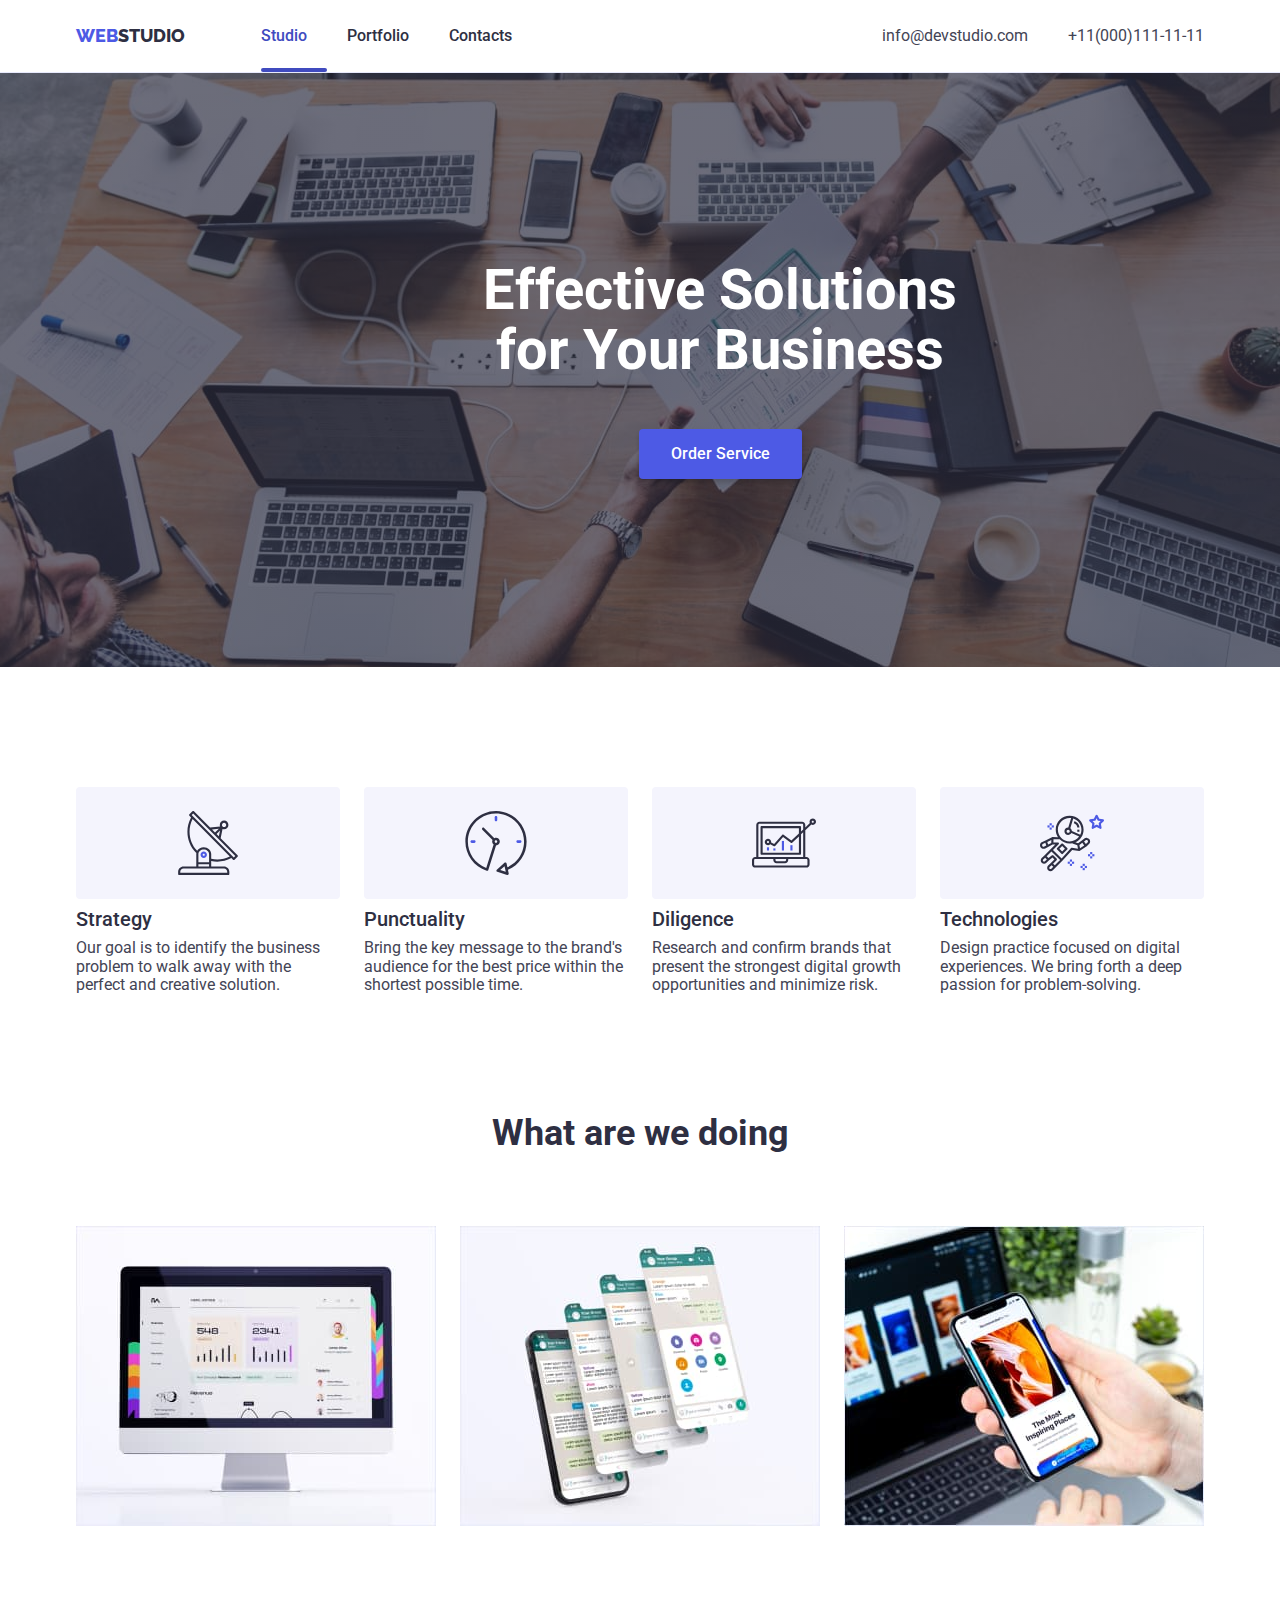
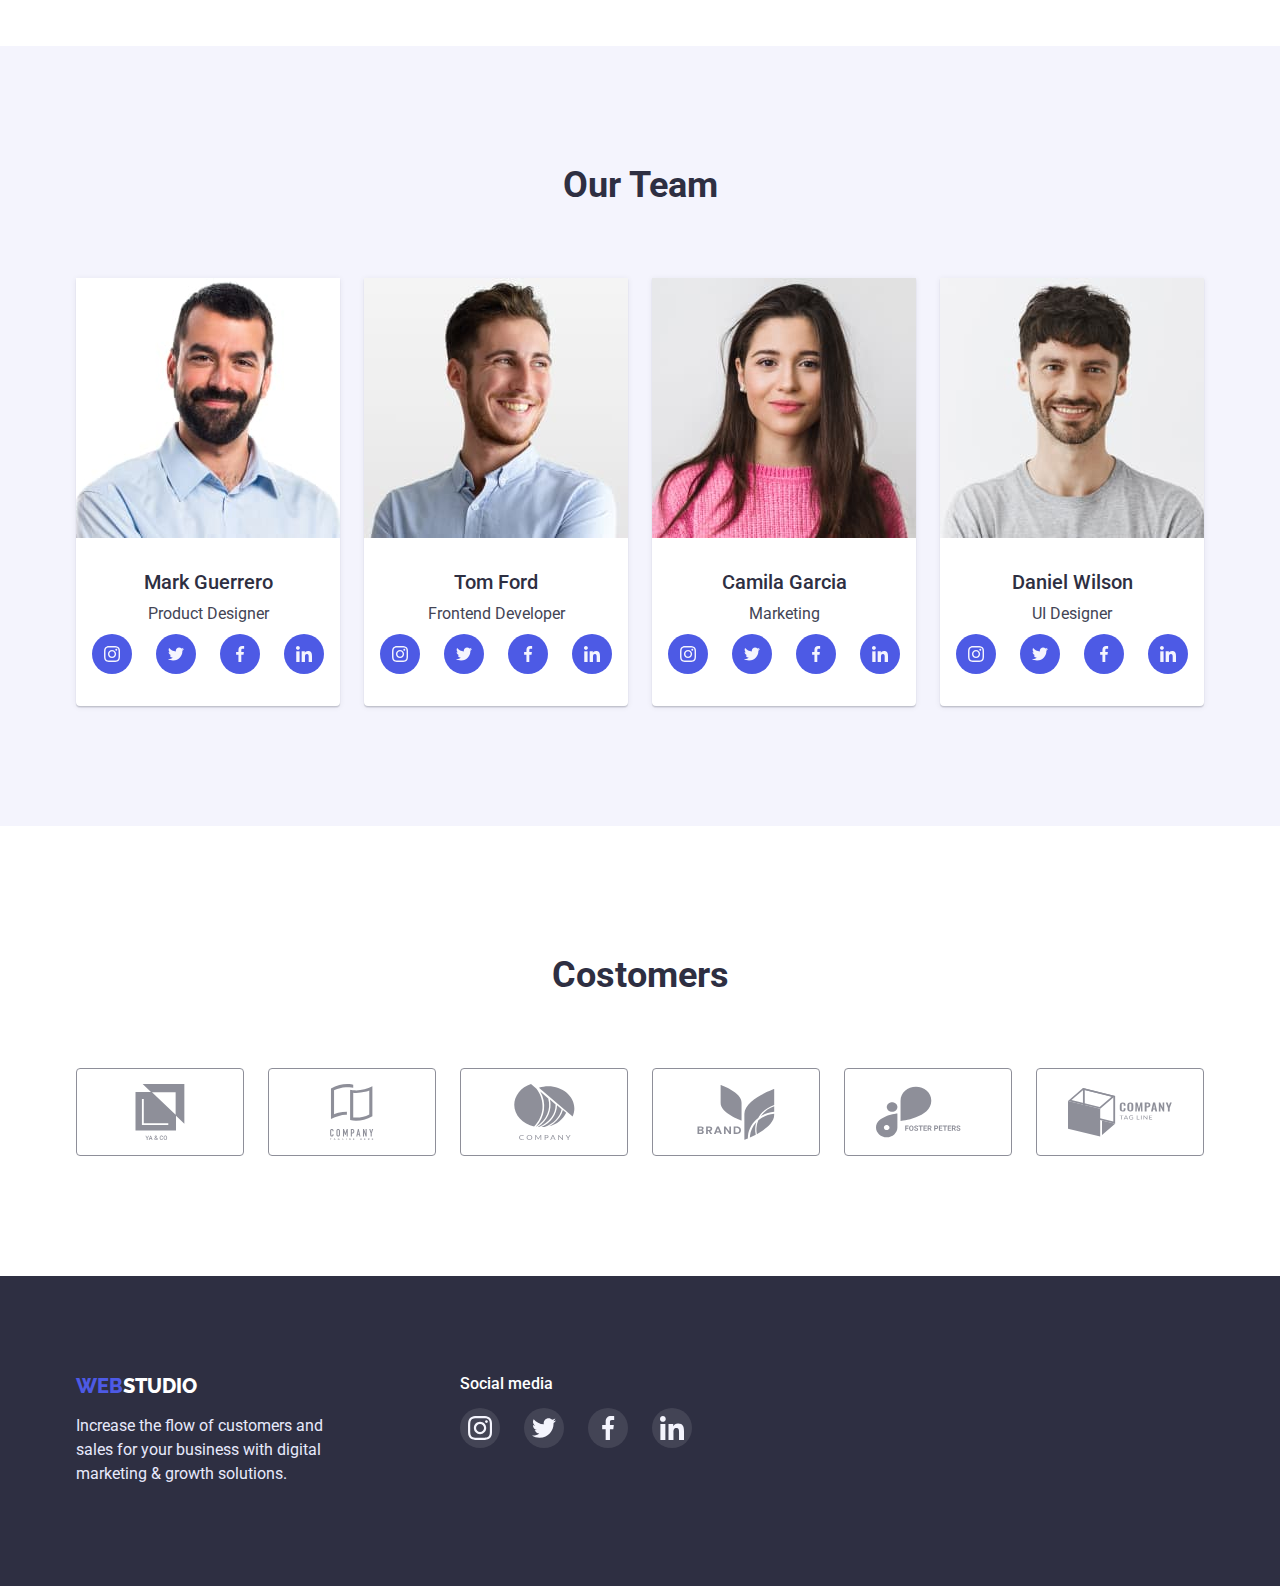
==== index.html @ 0946b0a6 "start-materials" ====
<!DOCTYPE html>
<html lang="en">
  <head>
    <meta charset="UTF-8" />
    <meta http-equiv="X-UA-Compatible" content="IE=edge" />
    <meta name="viewport" content="width=device-width, initial-scale=1.0" />
    <link rel="preconnect" href="https://fonts.googleapis.com" />
    <link rel="preconnect" href="https://fonts.gstatic.com" crossorigin />
    <link
      href="https://fonts.googleapis.com/css2?family=Raleway:wght@800&family=Roboto:wght@400;500;700;900&display=swap"
      rel="stylesheet"
    />
    <title>WebStudio</title>
    <link
      rel="stylesheet"
      href="https://cdnjs.cloudflare.com/ajax/libs/modern-normalize/1.0.0/modern-normalize.min.css"
    />
    <link rel="stylesheet" href="./css/styles.css" />
  </head>
  <body>
    <header class="header-menu">
      <div class="container header-container">
        <nav class="menu">
          <a href="#" class="logo"
            >Web<span class="logo-studio">Studio</span>
          </a>
          <ul class="menu-list">
            <li class="menu-item">
              <a href="#" class="current menu-link">Studio</a>
            </li>
            <li class="menu-item">
              <a href="portfolio.html" class="menu-link">Portfolio</a>
            </li>
            <li class="menu-item">
              <a href="contacts.html" class="menu-link">Contacts</a>
            </li>
          </ul>
        </nav>
        <ul class="contacts-list">
          <li class="contacts-item">
            <a href="mailto:info@devstudio.com" class="contacts-list"
              >info@devstudio.com</a
            >
          </li>
          <li class="contacts-item">
            <a href="tel:+11(000)111-11-11" class="contacts-list"
              >+11(000)111-11-11</a
            >
          </li>
        </ul>
      </div>
    </header>
    <main>
      <section class="hero">
        <div class="container">
          <h1 class="hero-title">Effective Solutions for Your Business</h1>
          <button class="order" type="button" data-modal-open>
            Order Service
          </button>
        </div>
      </section>

      <section class="advantages">
        <div class="container">
          <h2 class="visually-hidden">Advantages of the studio</h2>
          <ul class="advantages-list">
            <li class="advantages-item">
              <div class="icons">
                <svg class="svg-use">
                  <use href="./images/icons.svg#icon-antenna"></use>
                </svg>
              </div>
              <h3 class="advantages-title">Strategy</h3>
              <p class="advantages-description">
                Our goal is to identify the business problem to walk away with
                the perfect and creative solution.
              </p>
            </li>
            <li class="advantages-item">
              <div class="icons">
                <svg class="svg-use">
                  <use href="./images/icons.svg#icon-clock"></use>
                </svg>
              </div>
              <h3 class="advantages-title">Punctuality</h3>
              <p class="advantages-description">
                Bring the key message to the brand's audience for the best price
                within the shortest possible time.
              </p>
            </li>
            <li class="advantages-item">
              <div class="icons">
                <svg class="svg-use">
                  <use href="./images/icons.svg#icon-diagram"></use>
                </svg>
              </div>
              <h3 class="advantages-title">Diligence</h3>
              <p class="advantages-description">
                Research and confirm brands that present the strongest digital
                growth opportunities and minimize risk.
              </p>
            </li>
            <li class="advantages-item">
              <div class="icons">
                <svg class="svg-use">
                  <use href="./images/icons.svg#icon-astronaut"></use>
                </svg>
              </div>
              <h3 class="advantages-title">Technologies</h3>
              <p class="advantages-description">
                Design practice focused on digital experiences. We bring forth a
                deep passion for problem-solving.
              </p>
            </li>
          </ul>
        </div>
      </section>

      <section class="services">
        <div class="container">
          <h2 class="services-title">What are we doing</h2>
          <ul class="services-list">
            <li class="services-item">
              <img src="./images/screen.jpg" alt="screen" width="360" />
            </li>
            <li class="services-item">
              <img
                src="./images/appmobile.jpg"
                alt="app to mobile"
                width="360"
              />
            </li>
            <li class="services-item">
              <img src="./images/mobile.jpg" alt="mobile in hand" width="360" />
            </li>
          </ul>
        </div>
      </section>

      <section class="team">
        <div class="container">
          <h2 class="services-title">Our Team</h2>
          <ul class="team-list">
            <li class="team-item">
              <img src="./images/mark.jpg" alt="Mark Guerrero " width="264" />
              <div class="team-card">
                <h3 class="team-name">Mark Guerrero</h3>
                <p class="team-profesion">Product Designer</p>
                <ul class="social-list">
                  <li class="social-item">
                    <a href="" class="social-link"
                      ><svg class="social-svg">
                        <use href="./images/icons.svg#icon-insta-team"></use>
                      </svg>
                    </a>
                  </li>
                  <li class="social-item">
                    <a href="" class="social-link"
                      ><svg class="social-svg">
                        <use href="./images/icons.svg#icon-twitter-team"></use>
                      </svg>
                    </a>
                  </li>
                  <li class="social-item">
                    <a href="" class="social-link"
                      ><svg class="social-svg">
                        <use href="./images/icons.svg#icon-facebook-team"></use>
                      </svg>
                    </a>
                  </li>
                  <li class="social-item">
                    <a href="" class="social-link"
                      ><svg class="social-svg">
                        <use href="./images/icons.svg#icon-linkedin-team"></use>
                      </svg>
                    </a>
                  </li>
                </ul>
              </div>
            </li>
            <li class="team-item">
              <img src="./images/tom.jpg" alt="Tom Ford" width="264" />

              <div class="team-card">
                <h3 class="team-name">Tom Ford</h3>
                <p class="team-profesion">Frontend Developer</p>
                <ul class="social-list">
                  <li class="social-item">
                    <a href="" class="social-link"
                      ><svg class="social-svg">
                        <use href="./images/icons.svg#icon-insta-team"></use>
                      </svg>
                    </a>
                  </li>
                  <li class="social-item">
                    <a href="" class="social-link"
                      ><svg class="social-svg">
                        <use href="./images/icons.svg#icon-twitter-team"></use>
                      </svg>
                    </a>
                  </li>
                  <li class="social-item">
                    <a href="" class="social-link">
                      <svg class="social-svg">
                        <use href="./images/icons.svg#icon-facebook-team"></use>
                      </svg>
                    </a>
                  </li>
                  <li class="social-item">
                    <a href="" class="social-link"
                      ><svg class="social-svg">
                        <use href="./images/icons.svg#icon-linkedin-team"></use>
                      </svg>
                    </a>
                  </li>
                </ul>
              </div>
            </li>
            <li class="team-item">
              <img src="./images/camila.jpg" alt="Camila Garcia" width="264" />
              <div class="team-card">
                <h3 class="team-name">Camila Garcia</h3>
                <p class="team-profesion">Marketing</p>
                <ul class="social-list">
                  <li class="social-item">
                    <a href="" class="social-link"
                      ><svg class="social-svg">
                        <use href="./images/icons.svg#icon-insta-team"></use>
                      </svg>
                    </a>
                  </li>
                  <li class="social-item">
                    <a href="" class="social-link"
                      ><svg class="social-svg">
                        <use href="./images/icons.svg#icon-twitter-team"></use>
                      </svg>
                    </a>
                  </li>
                  <li class="social-item">
                    <a href="" class="social-link"
                      ><svg class="social-svg">
                        <use href="./images/icons.svg#icon-facebook-team"></use>
                      </svg>
                    </a>
                  </li>
                  <li class="social-item">
                    <a href="" class="social-link"
                      ><svg class="social-svg">
                        <use href="./images/icons.svg#icon-linkedin-team"></use>
                      </svg>
                    </a>
                  </li>
                </ul>
              </div>
            </li>
            <li class="team-item">
              <img src="./images/daniel.jpg" alt="Daniel Wilson" width="270" />
              <div class="team-card">
                <h3 class="team-name">Daniel Wilson</h3>
                <p class="team-profesion">UI Designer</p>
                <ul class="social-list">
                  <li class="social-item">
                    <a href="" class="social-link"
                      ><svg class="social-svg">
                        <use href="./images/icons.svg#icon-insta-team"></use>
                      </svg>
                    </a>
                  </li>
                  <li class="social-item">
                    <a href="" class="social-link"
                      ><svg class="social-svg">
                        <use href="./images/icons.svg#icon-twitter-team"></use>
                      </svg>
                    </a>
                  </li>
                  <li class="social-item">
                    <a href="" class="social-link"
                      ><svg class="social-svg">
                        <use href="./images/icons.svg#icon-facebook-team"></use>
                      </svg>
                    </a>
                  </li>
                  <li class="social-item">
                    <a href="" class="social-link"
                      ><svg class="social-svg">
                        <use href="./images/icons.svg#icon-linkedin-team"></use>
                      </svg>
                    </a>
                  </li>
                </ul>
              </div>
            </li>
          </ul>
        </div>
      </section>
      <section class="costomers">
        <h2 class="services-title">Costomers</h2>
        <div class="container">
          <ul class="costomers-list">
            <li class="costomers-item">
              <a href="#" class="costomers-link"
                ><svg class="costomers-svg">
                  <use href="./images/icons.svg#icon-yaco"></use>
                </svg>
              </a>
            </li>
            <li class="costomers-item">
              <a href="#" class="costomers-link"
                ><svg class="costomers-svg">
                  <use href="./images/icons.svg#icon-tagline"></use>
                </svg>
              </a>
            </li>
            <li class="costomers-item">
              <a href="#" class="costomers-link">
                <svg class="costomers-svg">
                  <use href="./images/icons.svg#icon-company"></use>
                </svg>
              </a>
            </li>
            <li class="costomers-item">
              <a href="#" class="costomers-link"
                ><svg class="costomers-svg">
                  <use href="./images/icons.svg#icon-brand"></use>
                </svg>
              </a>
            </li>
            <li class="costomers-item">
              <a href="#" class="costomers-link"
                ><svg class="costomers-svg">
                  <use href="./images/icons.svg#icon-foster"></use>
                </svg>
              </a>
            </li>
            <li class="costomers-item">
              <a href="#" class="costomers-link"
                ><svg class="costomers-svg">
                  <use href="./images/icons.svg#icon-tag"></use>
                </svg>
              </a>
            </li>
          </ul>
        </div>
      </section>
    </main>

    <footer class="footer">
      <div class="container content">
        <div class="footer-container">
          <a href="#" class="footer-logo"
            >Web<span class="footer-studio">Studio</span></a
          >
          <p class="footer-text">
            Increase the flow of customers and sales for your business with
            digital marketing & growth solutions.
          </p>
        </div>
        <div class="footer-social">
          <h3 class="socail-media">Social media</h3>
          <ul class="media-list">
            <li class="media-item">
              <a href="#" class="media-link">
                <svg class="media-icon">
                  <use href="./images/icons.svg#icon-insta-team"></use>
                </svg>
              </a>
            </li>
            <li class="media-item">
              <a href="#" class="media-link">
                <svg class="media-icon">
                  <use href="./images/icons.svg#icon-twitter-team"></use>
                </svg>
              </a>
            </li>
            <li class="media-item">
              <a href="#" class="media-link">
                <svg class="media-icon">
                  <use href="./images/icons.svg#icon-facebook-team"></use>
                </svg>
              </a>
            </li>
            <li class="media-item">
              <a href="#" class="media-link">
                <svg class="media-icon">
                  <use href="./images/icons.svg#icon-linkedin-team"></use>
                </svg>
              </a>
            </li>
          </ul>
        </div>
      </div>
    </footer>
    <div class="backdrop is-hidden" data-modal>
      <div class="modal">
        <button class="close-btn" data-modal-close>
          <svg class="close-icon">
            <use href="./images/icons.svg#icon-close"></use>
          </svg>
        </button>
      </div>
    </div>
    <script src="./js/modal.js"></script>
  </body>
</html>
---- css/styles.css ----
:root {
  --body-color: #ffffff;
  --button: #4d5ae5;
  --button-hero-active: #404bbf;
  --team-bgd-color: #f4f4fd;
  --pramery-text-color: #2e2f42;
  --second-text-color: #434455;
  --text-footer: #e7e9fc;
  --background: rgba(46, 47, 66, 0.7);
  --icons: #f4f4fd;
  --costomers-icon: #8e8f99;
}
h1,
h2,
h3,
h4,
p,
ul {
  margin: 0;
  padding: 0;
}
img {
  display: block;
  max-width: 100%;
}
html {
  box-sizing: border-box;
}
*,
*::before,
*::after {
  box-sizing: inherit;
}
body {
  font-family: "Roboto", sans-serif;
  background-color: var(--body-color);
  color: var(--pramery-text-color);
}
a {
  text-decoration: none;
}
ul {
  list-style: none;
}
.container {
  width: 1158px;
  padding-left: 15px;
  padding-right: 15px;
  margin: 0 auto;
}
.header-menu {
  padding-bottom: 24px;
  padding-top: 24px;
  border-bottom: 1px solid var(--text-footer);
}
.header-container {
  display: flex;
  align-items: center;
}
.menu {
  display: flex;
  align-items: center;
}
.menu-list {
  display: flex;
  align-items: center;
}
.menu-item:not(:last-child) {
  margin-right: 40px;
}
.contacts-list {
  display: flex;
  margin-left: auto;
}
.contacts-item:not(:last-child) {
  margin-right: 40px;
}
.logo {
  margin-right: 76px;
  font-weight: 800;
  font-family: "Raleway", sans-serif;
  text-transform: uppercase;
  font-size: 18px;
  line-height: 1.3;
  color: var(--button);
}
.logo-studio {
  color: var(--pramery-text-color);
}
.menu-item {
  font-size: 16px;
  line-height: 1.5;
  font-weight: 500;
  color: var(--pramery-text-color);
}
.menu-link {
  color: var(--pramery-text-color);
  position: relative;
  transition: color 250ms cubic-bezier(0.4, 0, 0.2, 1);
}
.current {
  color: var(--button-hero-active);
}
.current::after {
  content: "";
  position: absolute;
  width: 66px;
  height: 4px;
  left: 0px;
  top: 42px;

  background: var(--button-hero-active);
  border-radius: 2px;
}
.menu-link:hover,
.menu-link:focus {
  color: var(--button-hero-active);
}
.contacts-list {
  margin-left: auto;
  font-size: 16px;
  line-height: 1.5;
  color: var(--second-text-color);
}
.contacts-list:hover,
.contacts-list:focus {
  color: var(--button-hero-active);
}
.hero {
  background-color: var(--pramery-text-color);
  padding: 188px 0;
  text-align: center;
  background: linear-gradient(to right, var(--background), var(--background)),
    url("../images/office.jpg");
  background-repeat: no-repeat;
  background-position: center;
  background-size: cover;
  width: 1440px;
  margin: 0 auto;
}
.hero-title {
  color: var(--body-color);
  font-weight: 700;
  font-size: 56px;
  line-height: 1.07;
  text-align: center;
  margin: 0 auto;
  width: 496px;
  margin-bottom: 48px;
}
.order {
  box-shadow: 0px 4px 4px rgba(0, 0, 0, 0.15);
  border-radius: 4px;
  border: none;
  font-weight: 500;
  font-family: inherit;
  cursor: pointer;
  background-color: var(--button);
  color: var(--body-color);
  font-style: normal;
  padding: 16px 32px;
  transition: color 250ms cubic-bezier(0.4, 0, 0.2, 1),
    background-color 250ms cubic-bezier(0.4, 0, 0.2, 1),
    box-shadow 250ms cubic-bezier(0.4, 0, 0.2, 1);
}
.order:hover,
.order:focus {
  background-color: var(--button-hero-active);
}
.advantages {
  padding-top: 120px;
  padding-bottom: 120px;
}
.visually-hidden {
  position: absolute;
  white-space: nowrap;
  width: 1px;
  height: 1px;
  overflow: hidden;
  border: 0;
  padding: 0;
  clip: rect(0 0 0 0);
  clip-path: inset(50%);
  margin: -1px;
}
.advantages-list {
  display: flex;
}
.advantages-item:not(:last-child) {
  margin-right: 24px;
}
.advantages-item {
  width: 264px;
}

.advantages-title {
  font-style: normal;
  font-weight: 500;
  font-size: 20px;
  line-height: 1.2;
  margin-bottom: 8px;
}

.advantages-description {
  color: var(--second-text-color);
}
.icons {
  width: 264px;
  height: 112px;
  background: var(--icons);
  border-radius: 4px;
  justify-content: center;
  align-items: center;
  display: flex;
  margin-bottom: 8px;
}
.svg-use {
  width: 64px;
  height: 64px;
}
.services {
  padding-bottom: 120px;
  text-align: center;
}
.services-list {
  display: flex;
}
.services-item:not(:last-child) {
  margin-right: 24px;
}
.services-title {
  font-weight: 700;
  font-size: 36px;
  line-height: 1.11;
  margin-bottom: 72px;
}
.team {
  text-align: center;

  padding: 120px 0;
  background-color: var(--team-bgd-color);
}
.team-list {
  display: flex;
}
.team-item {
  width: 264px;
  box-shadow: 0px 1px 6px rgba(46, 47, 66, 0.08),
    0px 1px 1px rgba(46, 47, 66, 0.16), 0px 2px 1px rgba(46, 47, 66, 0.08);
  border-radius: 0px 0px 4px 4px;
  background: var(--body-color);
}
.team-item:not(:last-child) {
  margin-right: 24px;
}
.team-card {
  padding: 32px 16px;
}
.team-name {
  margin-bottom: 8px;
  font-weight: 500;
  font-size: 20px;
  line-height: 1.2;
}
.team-profesion {
  color: var(--second-text-color);
  line-height: 1.5;
  margin-bottom: 8px;
}
.social-list {
  display: flex;
}
.social-item {
  width: 40px;
  height: 40px;
}
.social-item:not(:last-child) {
  margin-right: 24px;
}
.social-link {
  background-color: var(--button);
  width: 100%;
  height: 100%;

  border-radius: 50%;
  display: flex;
  justify-content: center;
  align-items: center;

  transition: background-color 250ms cubic-bezier(0.4, 0, 0.2, 1);
}
.social-link:hover {
  background-color: var(--button-hero-active);
}

.social-svg {
  width: 16px;
  height: 16px;
  transition: fill 250ms cubic-bezier(0.4, 0, 0.2, 1);
}

.costomers {
  padding-top: 130px;
  padding-bottom: 120px;
  text-align: center;
}
.costomers-list {
  display: flex;
}

.costomers-item {
  width: 168px;
  height: 88px;
  border-radius: 4px;
  border: 1px solid var(--costomers-icon);
  transition: color 250ms cubic-bezier(0.4, 0, 0.2, 1);
}
.costomers-item:hover {
  fill: var(--body-color);
  border: 1px solid var(--button-hero-active);
}
.costomers-item:not(:last-child) {
  margin-right: 24px;
}
.costomers-link {
  width: 100%;
  height: 100%;

  display: flex;
  align-items: center;
  justify-content: center;
  transition: border-color 250ms cubic-bezier(0.4, 0, 0.2, 1);
}
.costomers-svg {
  width: 104px;
  height: 56px;
  fill: var(--costomers-icon);
  transition: fill 250ms cubic-bezier(0.4, 0, 0.2, 1);
}
.costomers-item:hover svg {
  fill: var(--button-hero-active);
}

.footer {
  padding: 100px 0;

  background: var(--pramery-text-color);
}
.content {
  display: flex;
}
.footer-logo {
  color: var(--button);
  font-family: "Raleway", sans-serif;
  text-transform: uppercase;
  font-size: 20px;
  font-weight: 800;
  line-height: 1.05;
}
.footer-studio {
  color: var(--body-color);
}
.footer-container {
  margin-right: 120px;
}
.footer-text {
  color: var(--text-footer);
  line-height: 1.5;
  width: 264px;
  margin-top: 16px;
}
.socail-media {
  color: var(--body-color);
  font-size: 16px;
  font-weight: 500;
  line-height: 1;
  margin-bottom: 16px;
}
.media-list {
  display: flex;
}

.media-item {
  width: 40px;
  height: 40px;
}
.media-item:not(:last-child) {
  margin-right: 24px;
}
.media-link {
  background-color: rgba(255, 255, 255, 0.1);
  width: 100%;
  height: 100%;

  border-radius: 50%;
  display: flex;
  justify-content: center;
  align-items: center;
  transition: background-color 250ms cubic-bezier(0.4, 0, 0.2, 1);
}
.media-link:hover {
  background-color: #31d0aa;
}

.media-icon {
  width: 24px;
  height: 24px;
}
.button-list {
  display: flex;
  justify-content: center;
  margin-bottom: 72px;
}
.button-item:not(:last-child) {
  margin-right: 24px;
}
.filters {
  padding: 12px 24px;
  border: 1px solid var(--text-footer);
  border-radius: 4px;
  border: none;
  font-family: inherit;
  cursor: pointer;
  font-weight: 500;
  color: var(--button);
  background: var(--team-bgd-color);
  transition: color 250ms cubic-bezier(0.4, 0, 0.2, 1),
    background-color 250ms cubic-bezier(0.4, 0, 0.2, 1),
    box-shadow 250ms cubic-bezier(0.4, 0, 0.2, 1);
}
.filters:hover,
.filters:focus {
  background: var(--button-hero-active);
  color: var(--body-color);
  box-shadow: 0px 3px 1px rgba(0, 0, 0, 0.1), 0px 2px 1px rgba(0, 0, 0, 0.08),
    0px 2px 2px rgba(0, 0, 0, 0.12);
}
.portfolio {
  padding-top: 96px;
  padding-bottom: 120px;
}
.example-list {
  display: flex;
  flex-wrap: wrap;
  margin-left: -24px;
  margin-top: -48px;
}
.example-item {
  margin-top: 48px;
  margin-left: 24px;
  transition: box-shadow 250ms cubic-bezier(0.4, 0, 0.2, 1);
}
.example-item:hover,
.example-item:focus {
  box-shadow: 0px 1px 6px rgba(46, 47, 66, 0.08),
    0px 1px 1px rgba(46, 47, 66, 0.16), 0px 2px 1px rgba(46, 47, 66, 0.08);
}
.example-box {
  position: relative;
  overflow: hidden;
}
.example-top-text {
  background-color: var(--button);
  position: absolute;
  top: 0;
  color: var(--icons);
  line-height: 1.5;
  height: 100%;
  padding: 40px;
  transform: translateY(100%);
  transition: transform 250ms cubic-bezier(0.4, 0, 0.2, 1);
}
.example-element:hover .example-top-text,
.example-element:focus .example-top-text {
  transform: translateY(0);
}

.example-container {
  padding-top: 32px;
  padding-bottom: 32px;
  padding-left: 16px;
  border-bottom: 1px solid var(--text-footer);
  border-left: 1px solid var(--text-footer);
  border-right: 1px solid var(--text-footer);
}
.example-title {
  font-weight: 500;
  margin-bottom: 8px;
  font-size: 20px;
  line-height: 1.2;
  color: var(--pramery-text-color);
}
.example-text {
  line-height: 1.5;
  color: var(--second-text-color);
}
.backdrop {
  width: 100%;
  height: 100%;
  position: fixed;
  top: 0;
  transition: opacity 250ms cubic-bezier(0.4, 0, 0.2, 1),
    visibility 250ms cubic-bezier(0.4, 0, 0.2, 1);
  background: rgba(46, 47, 66, 0.4);
}
.modal {
  width: 408px;
  height: 576px;
  background-color: #ffffff;
  border-radius: 4px;
  position: absolute;
  top: 50%;
  left: 50%;
  transform: translate(-50%, -50%);
  transition: translate(-50%, 50%) scale(1);
  background: #fcfcfc;
  box-shadow: 0px 1px 1px rgba(0, 0, 0, 0.14), 0px 1px 3px rgba(0, 0, 0, 0.12),
    0px 2px 1px rgba(0, 0, 0, 0.2);
}
.close-btn {
  width: 24px;
  height: 24px;
  border-radius: 50%;
  background: #e7e9fc;
  border: 1px solid rgba(0, 0, 0, 0.1);
  position: absolute;
  top: 24px;
  right: 24px;
  justify-content: center;
  align-items: center;
  display: flex;
  transition: border 250ms cubic-bezier(0.4, 0, 0.2, 1);
}
.close-icon {
  position: absolute;
  fill: #000000;
  height: 16px;
  cursor: pointer;

  width: 16px;
  transition: fill 250ms cubic-bezier(0.4, 0, 0.2, 1),
    background-color 250ms cubic-bezier(0.4, 0, 0.2, 1);
}
.close-btn:hover,
.close-btn:focus {
  background-color: var(--button-hero-active);
}
.close-btn:hover svg,
.close-btn:focus svg {
  fill: var(--body-color);
}
.is-hidden {
  z-index: -1;
  opacity: 0;
  visibility: hidden;
  pointer-events: none;
}
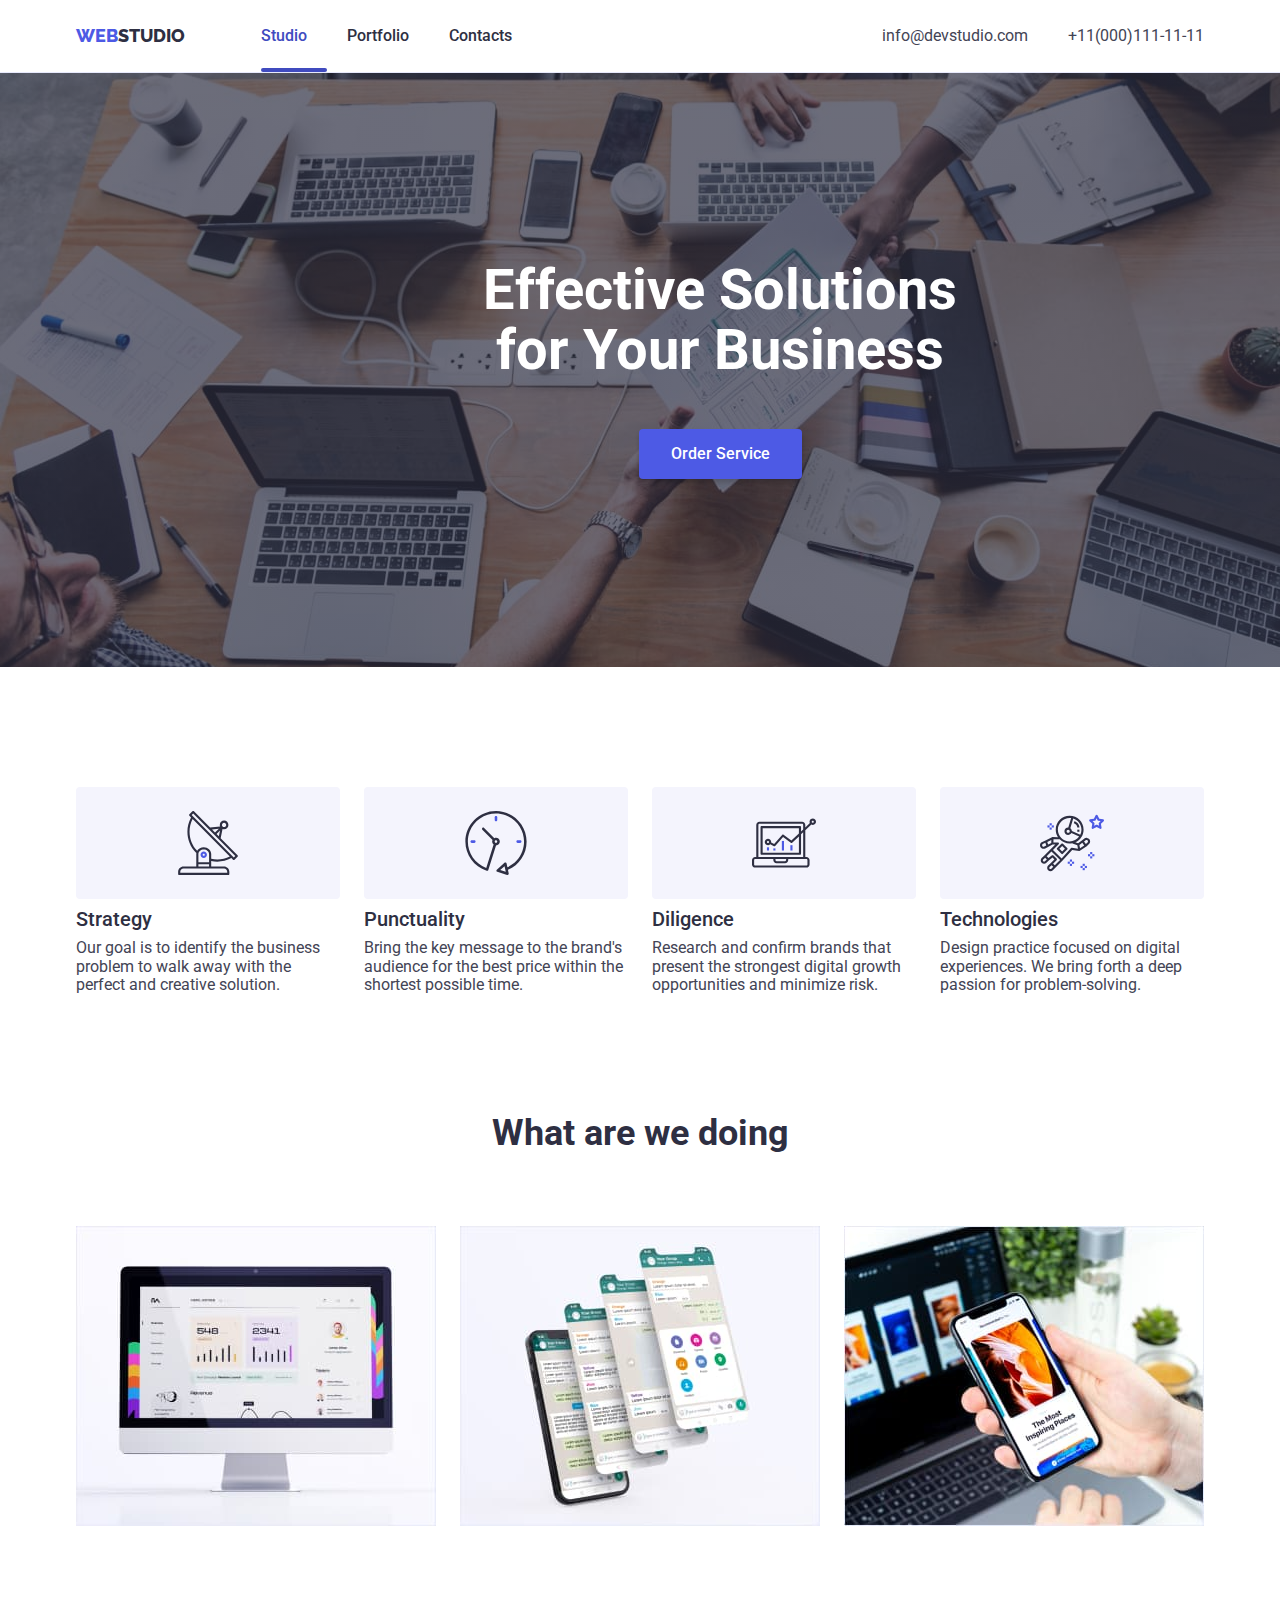
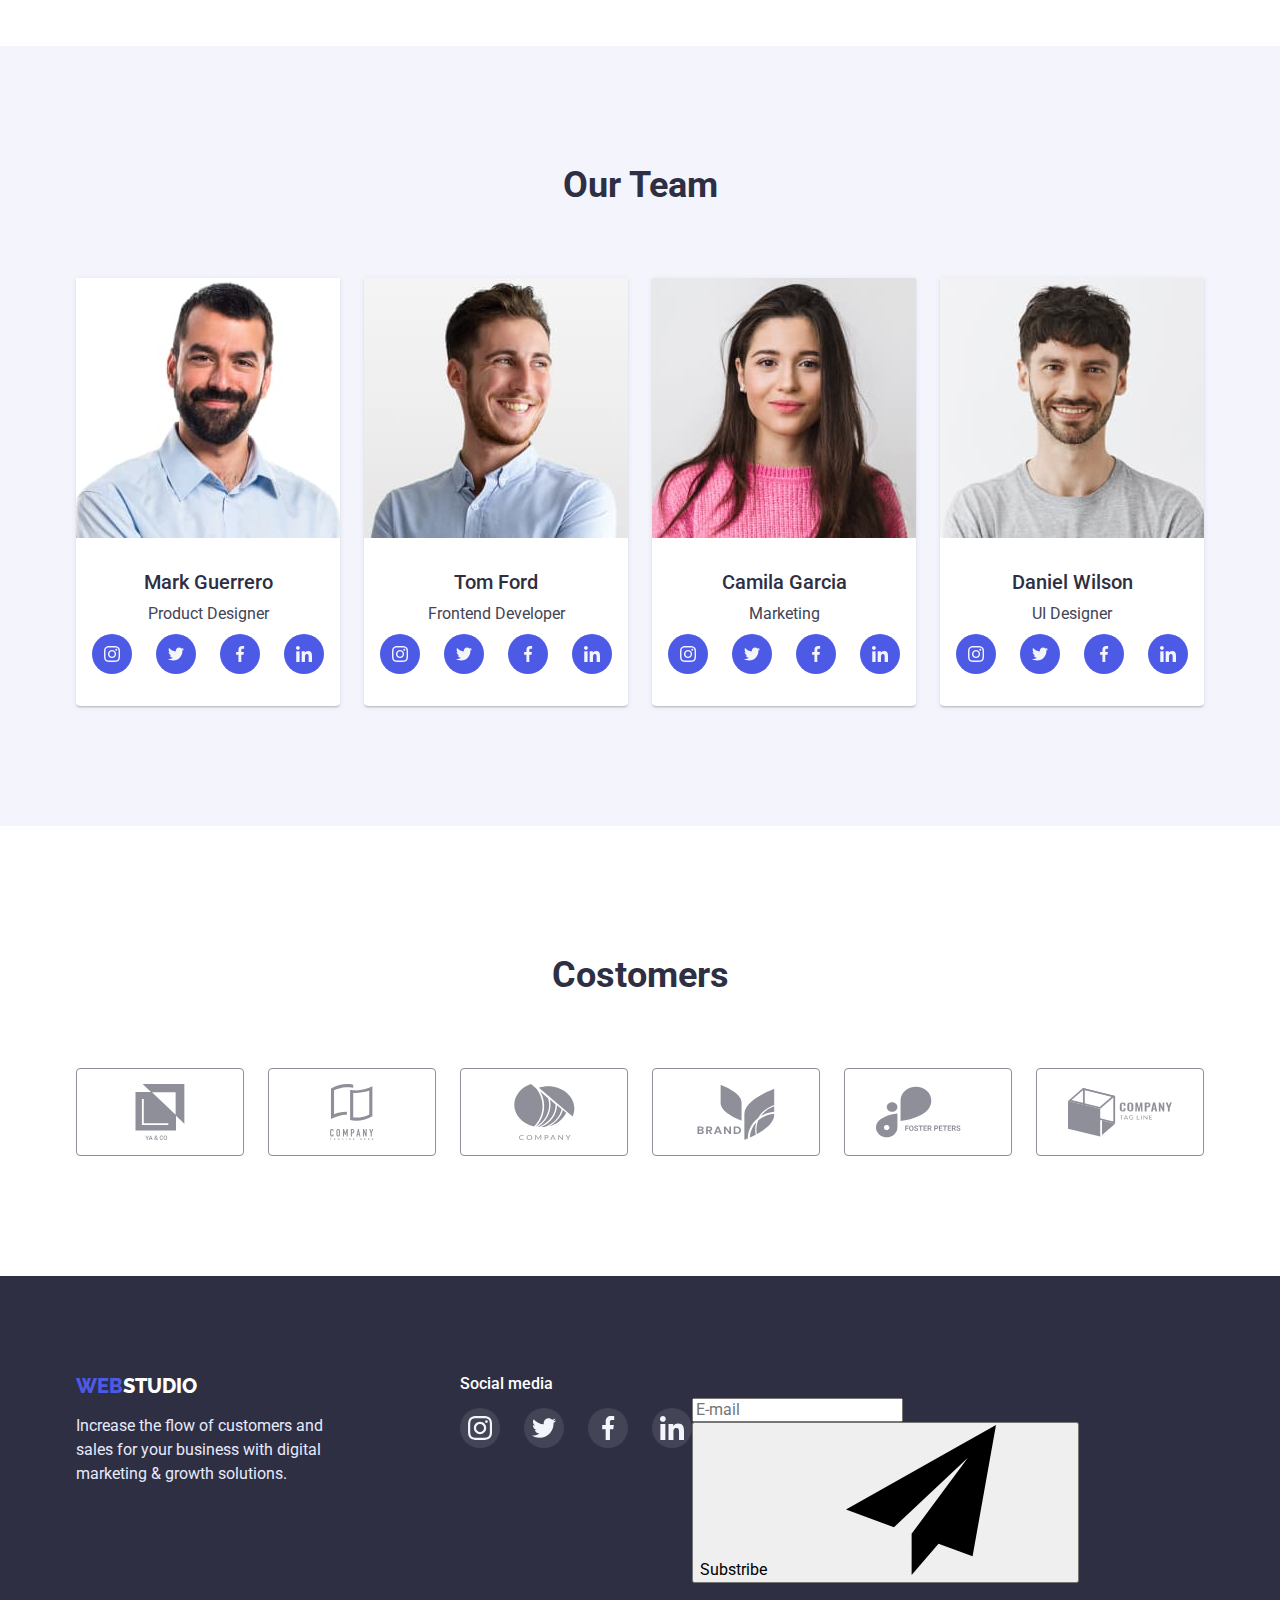
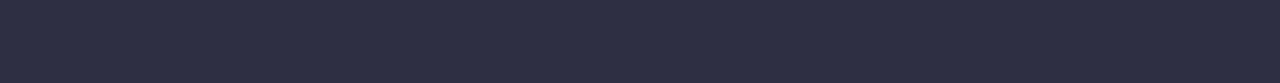
==== commit d934f15c: "forms" ====
--- a/index.html
+++ b/index.html
@@ -388,6 +388,19 @@
             </li>
           </ul>
         </div>
+        <div class="footer-form">
+          <h3 class="form-name form">Подпишитесь на рассылку</h3>
+          <form class="form-substribe">
+            <label for="mail" class="label-footer"></label>
+            <input name="email" placeholder="E-mail" class="input-footer" />
+            <button type="submit" class="button-form-footer">
+              Substribe
+              <svg class="icon-fly">
+                <use href="./images/icons.svg#icon-fly"></use>
+              </svg>
+            </button>
+          </form>
+        </div>
       </div>
     </footer>
     <div class="backdrop is-hidden" data-modal>
@@ -397,6 +410,66 @@
             <use href="./images/icons.svg#icon-close"></use>
           </svg>
         </button>
+
+        <h3 class="modal-title">
+          Leave your contacts and we will call you back
+        </h3>
+        <form class="modal-form">
+          <ul class="list-form">
+            <li class="item-form">
+              <label for="name" class="label-form">Name</label>
+              <span class="span-form">
+                <input type="text" name="name" id="name" class="input-form" />
+                <svg class="form-icon person">
+                  <use href="./images/icons.svg#icon-person"></use>
+                </svg>
+              </span>
+            </li>
+            <li class="item-form">
+              <label for="tel" class="label-form">Phone</label>
+              <span class="span-form">
+                <input type="tel" name="tel" id="tel" class="input-form" />
+                <svg class="form-icon phone">
+                  <use href="./images/icons.svg#icon-phone"></use>
+                </svg>
+              </span>
+            </li>
+            <li class="item-form">
+              <label for="mail" class="label-form">Email</label>
+              <span class="span-form">
+                <input type="email" name="mail" id="mail" class="input-form" />
+                <svg class="form-icon mail">
+                  <use href="./images/icons.svg#icon-email"></use>
+                </svg>
+              </span>
+            </li>
+            <li class="item-form">
+              <label for="name" class="label-form">Comment</label>
+
+              <textarea
+                name="feedback"
+                rows="5"
+                placeholder="Text input"
+                class="input-comment"
+              ></textarea>
+            </li>
+            <li class="item-form">
+              <label class="checkbox-label">
+                <input
+                  class="checkbox"
+                  type="checkbox"
+                  name="topic"
+                  value="I accept the terms and conditions of the Privacy Policy"
+                />
+                <span class="icon-okay"> </span>
+                <span class="text"
+                  >I accept the terms and conditions of the </span
+                ><a class="doc" href="#">Privacy Policy </a></label
+              >
+            </li>
+          </ul>
+          <button type="submit" class="btn-send">Send</button>
+        </form>
       </div>
     </div>
     <script src="./js/modal.js"></script>
--- a/css/styles.css
+++ b/css/styles.css
@@ -311,14 +311,8 @@
 .costomers-item {
   width: 168px;
   height: 88px;
-  border-radius: 4px;
-  border: 1px solid var(--costomers-icon);
-  transition: color 250ms cubic-bezier(0.4, 0, 0.2, 1);
-}
-.costomers-item:hover {
-  fill: var(--body-color);
-  border: 1px solid var(--button-hero-active);
-}
+}
+
 .costomers-item:not(:last-child) {
   margin-right: 24px;
 }
@@ -329,6 +323,8 @@
   display: flex;
   align-items: center;
   justify-content: center;
+  border: 1px solid var(--costomers-icon);
+  border-radius: 4px;
   transition: border-color 250ms cubic-bezier(0.4, 0, 0.2, 1);
 }
 .costomers-svg {
@@ -337,7 +333,13 @@
   fill: var(--costomers-icon);
   transition: fill 250ms cubic-bezier(0.4, 0, 0.2, 1);
 }
-.costomers-item:hover svg {
+.costomers-link:hover,
+.costomers-link:focus {
+  fill: var(--body-color);
+  border: 1px solid var(--button-hero-active);
+}
+.costomers-link:hover svg,
+.costomers-link:focus svg {
   fill: var(--button-hero-active);
 }
 
@@ -448,13 +450,8 @@
 .example-item {
   margin-top: 48px;
   margin-left: 24px;
-  transition: box-shadow 250ms cubic-bezier(0.4, 0, 0.2, 1);
-}
-.example-item:hover,
-.example-item:focus {
-  box-shadow: 0px 1px 6px rgba(46, 47, 66, 0.08),
-    0px 1px 1px rgba(46, 47, 66, 0.16), 0px 2px 1px rgba(46, 47, 66, 0.08);
-}
+}
+
 .example-box {
   position: relative;
   overflow: hidden;
@@ -474,6 +471,17 @@
 .example-element:focus .example-top-text {
   transform: translateY(0);
 }
+.example-element {
+  display: block;
+}
+.example-element:hover,
+.example-element:focus {
+  box-shadow: 0px 1px 6px rgba(46, 47, 66, 0.08),
+    0px 1px 1px rgba(46, 47, 66, 0.16), 0px 2px 1px rgba(46, 47, 66, 0.08);
+}
+.example-element {
+  transition: box-shadow 250ms cubic-bezier(0.4, 0, 0.2, 1);
+}
 
 .example-container {
   padding-top: 32px;
@@ -503,6 +511,13 @@
     visibility 250ms cubic-bezier(0.4, 0, 0.2, 1);
   background: rgba(46, 47, 66, 0.4);
 }
+.is-hidden {
+  z-index: -1;
+  opacity: 0;
+  visibility: hidden;
+  pointer-events: none;
+}
+
 .modal {
   width: 408px;
   height: 576px;
@@ -516,6 +531,7 @@
   background: #fcfcfc;
   box-shadow: 0px 1px 1px rgba(0, 0, 0, 0.14), 0px 1px 3px rgba(0, 0, 0, 0.12),
     0px 2px 1px rgba(0, 0, 0, 0.2);
+  padding: 72px 24px;
 }
 .close-btn {
   width: 24px;
@@ -549,9 +565,213 @@
 .close-btn:focus svg {
   fill: var(--body-color);
 }
-.is-hidden {
-  z-index: -1;
-  opacity: 0;
-  visibility: hidden;
-  pointer-events: none;
-}
+.modal-form {
+  justify-content: center;
+}
+.modal-title {
+  font-family: "Roboto";
+  font-style: normal;
+  font-weight: 500;
+  font-size: 16px;
+  line-height: 1.5;
+  margin-bottom: 14px;
+  text-align: center;
+  color: var(--pramery-text-color);
+}
+.label-form {
+  font-size: 12px;
+  line-height: 1.33;
+  color: var(--costomers-icon);
+  margin-bottom: 4px;
+}
+.form-icon {
+  position: absolute;
+  display: inline-block;
+  top: 50%;
+  left: 15px;
+  fill: var(--pramery-text-color);
+  transform: translateY(-50%);
+  transition: fill 250ms cubic-bezier(0.4, 0, 0.2, 1);
+}
+.person {
+  width: 18px;
+  height: 18px;
+}
+.phone {
+  width: 13px;
+  height: 13px;
+}
+.mail {
+  width: 15px;
+  height: 12px;
+}
+.item-form {
+  position: relative;
+
+  display: flex;
+  flex-direction: column;
+}
+.item-form:not(:last-child) {
+  margin-bottom: 10px;
+}
+.label-form {
+  text-align: left;
+  font-size: 12px;
+  line-height: 14px;
+  letter-spacing: 0.01em;
+  color: var(--pramery-text-color);
+  margin-bottom: 4px;
+}
+.span-form {
+  position: relative;
+}
+.input-form:focus-within {
+  border: 1px solid #18a0fb;
+}
+
+.input-form {
+  width: 360px;
+  height: 40px;
+  border: 1px solid rgba(33, 33, 33, 0.2);
+  box-sizing: border-box;
+  border-radius: 4px;
+  padding-left: 42px;
+  transition: border 250ms cubic-bezier(0.4, 0, 0.2, 1);
+}
+
+.input-form:hover ~ .form-icon {
+  fill: var(--button);
+  transition: fill 250ms cubic-bezier(0.4, 0, 0.2, 1);
+}
+.input-form:hover {
+  border: 1px solid var(--button);
+  transition: border 250ms cubic-bezier(0.4, 0, 0.2, 1);
+  outline: none;
+}
+.input-form:focus {
+  border: 1px solid var(--button);
+  transition: border 250ms cubic-bezier(0.4, 0, 0.2, 1);
+  outline: none;
+}
+.input-form:focus ~ .form-icon {
+  fill: var(--button);
+  transition: fill 250ms cubic-bezier(0.4, 0, 0.2, 1);
+}
+.input-comment {
+  resize: none;
+  border: 1px solid rgba(33, 33, 33, 0.2);
+  box-sizing: border-box;
+  border-radius: 4px;
+  width: 360px;
+  height: 120px;
+  font-size: 12px;
+  line-height: 1.16;
+  letter-spacing: 0.01em;
+  color: rgba(117, 117, 117, 0.5);
+
+  padding-top: 12px;
+  padding-bottom: 12px;
+  padding-left: 16px;
+  padding-right: 16px;
+  transition: border 250ms cubic-bezier(0.4, 0, 0.2, 1);
+}
+.input-comment:hover {
+  border: 1px solid var(--body-color);
+  transition: border 250ms cubic-bezier(0.4, 0, 0.2, 1);
+  outline: none;
+}
+.input-comment:focus {
+  border: 1px solid var(--button);
+  transition: border 250ms cubic-bezier(0.4, 0, 0.2, 1);
+  outline: none;
+}
+.btn-send {
+  padding-left: 56px;
+  padding-top: 10px;
+  padding-bottom: 10px;
+  padding-right: 55px;
+  background: var(--button);
+  color: var(--body-color);
+  box-shadow: 0px 4px 4px rgba(0, 0, 0, 0.15);
+  border-radius: 4px;
+  transition: box-shadow 250ms cubic-bezier(0.4, 0, 0.2, 1);
+  margin-top: 30px;
+  font-weight: 500;
+  font-size: 16px;
+  line-height: 1.5;
+  border: none;
+  display: block;
+  margin: 0 auto;
+  /* width: 169px;
+  height: 56px; */
+}
+/* 
+
+.li-checkbox {
+  margin-top: 20px;
+  margin-bottom: 30px;
+}
+.form-okey {
+  width: 16px;
+  height: 15px;
+  margin-left: 52px;
+}
+.li-form:focus-within > .form-icon {
+  fill: var(--button);
+}
+.checkbox {
+  position: absolute;
+  width: 1px;
+  height: 1px;
+  margin: -1px;
+  border: 0;
+  padding: 0;
+  clip: rect(0 0 0 0);
+  overflow: hidden;
+}
+
+.icon-okay {
+  display: inline-block;
+  width: 16px;
+  height: 16px;
+  border: 2px solid #212121;
+  border-radius: 4px;
+  margin-right: 8px;
+  margin-top: 15px;
+  background-repeat: no-repeat;
+  background-position: center;
+}
+.checkbox:checked + .icon-okay {
+  border-color: #18a0fb;
+  background-color: #18a0fb;
+  background-image: url('../images/okay.svg');
+  background-size: contain;
+  background-origin: content-box;
+  box-sizing: border-box;
+}
+.checkbox:focus + .icon-okay {
+  border-color: #18a0fb;
+  transition: background-color 250ms cubic-bezier(0.4, 0, 0.2, 1),
+    border-color 250ms cubic-bezier(0.4, 0, 0.2, 1),
+    backgraund-image 250ms cubic-bezier(0.4, 0, 0.2, 1);
+}
+
+.doc {
+  color: #18a0fb;
+  font-size: 14px;
+  line-height: 24px;
+  letter-spacing: 0.03em;
+  margin-top: 10px;
+}
+.text {
+  font-weight: 400;
+  font-size: 14px;
+  line-height: 24px;
+  margin-top: 10px;
+
+  letter-spacing: 0.03em;
+
+  color: #757575;
+} */
+.btn-send {
+}
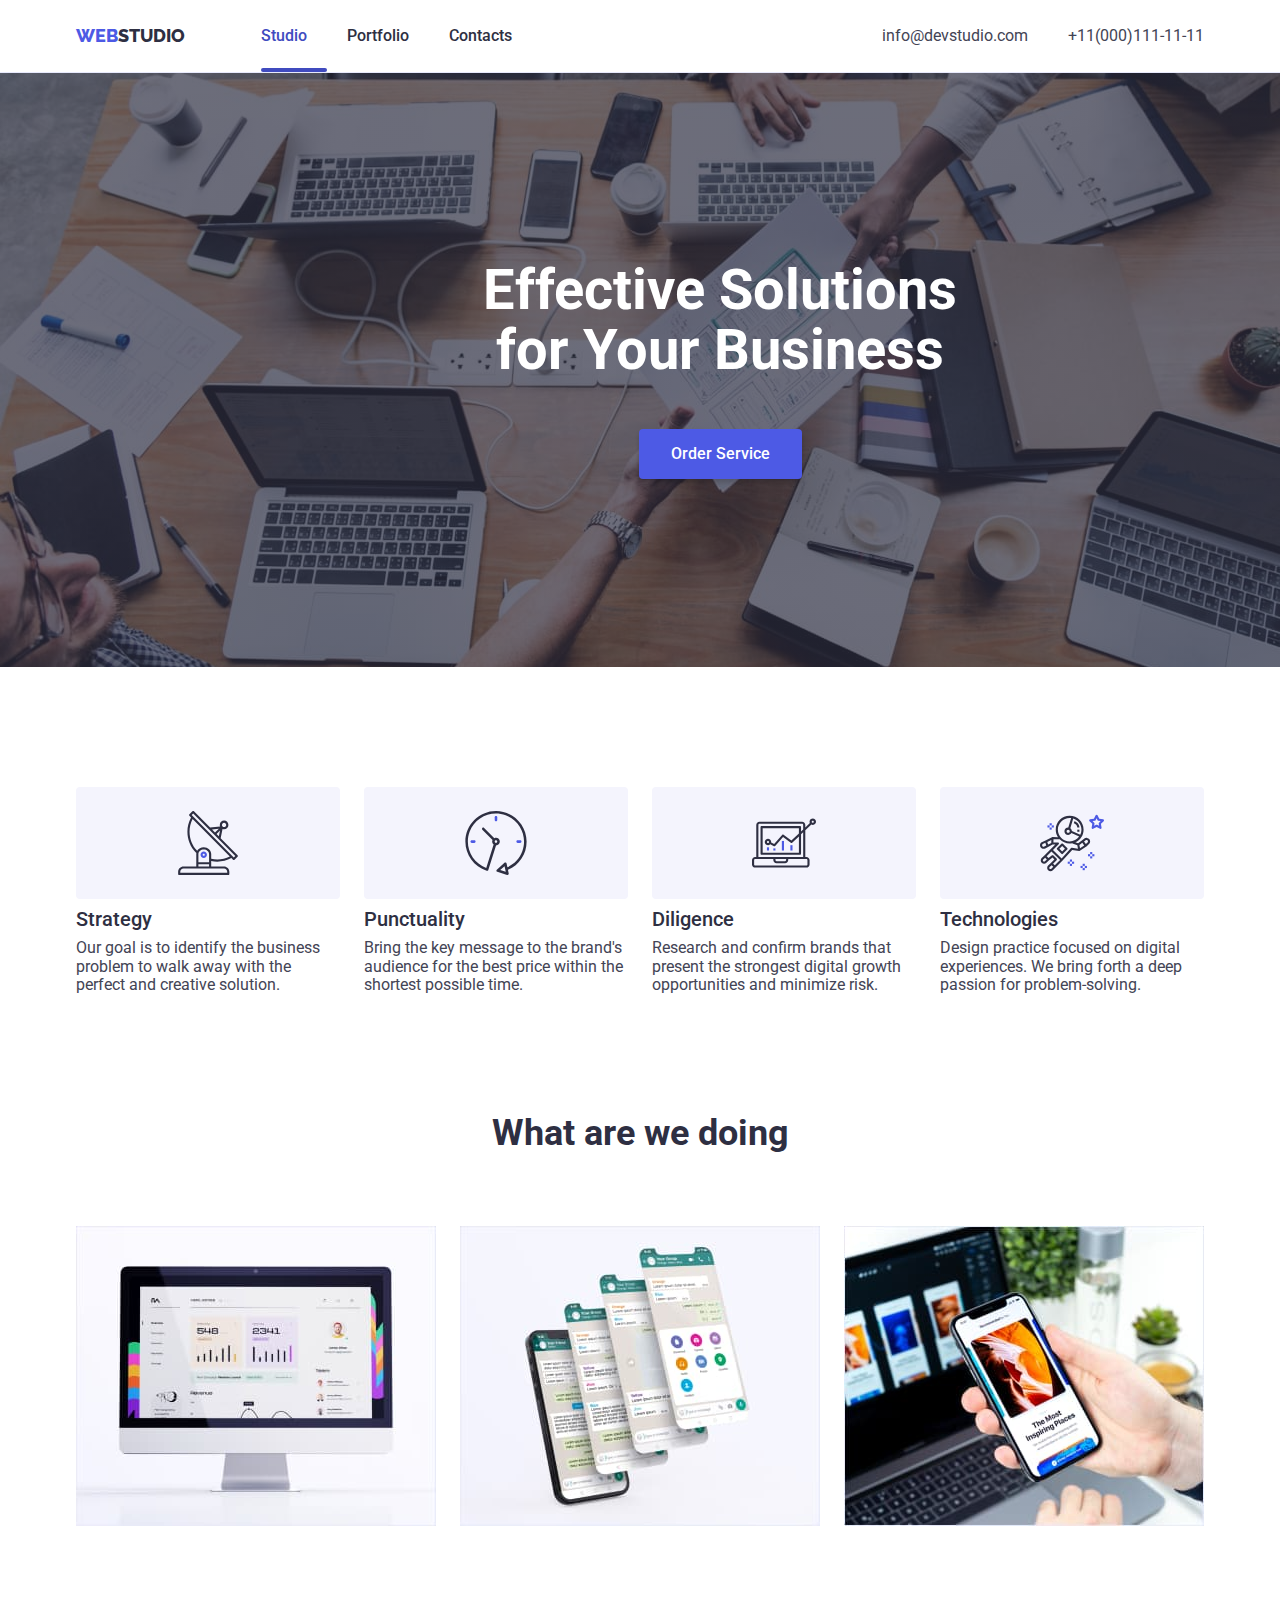
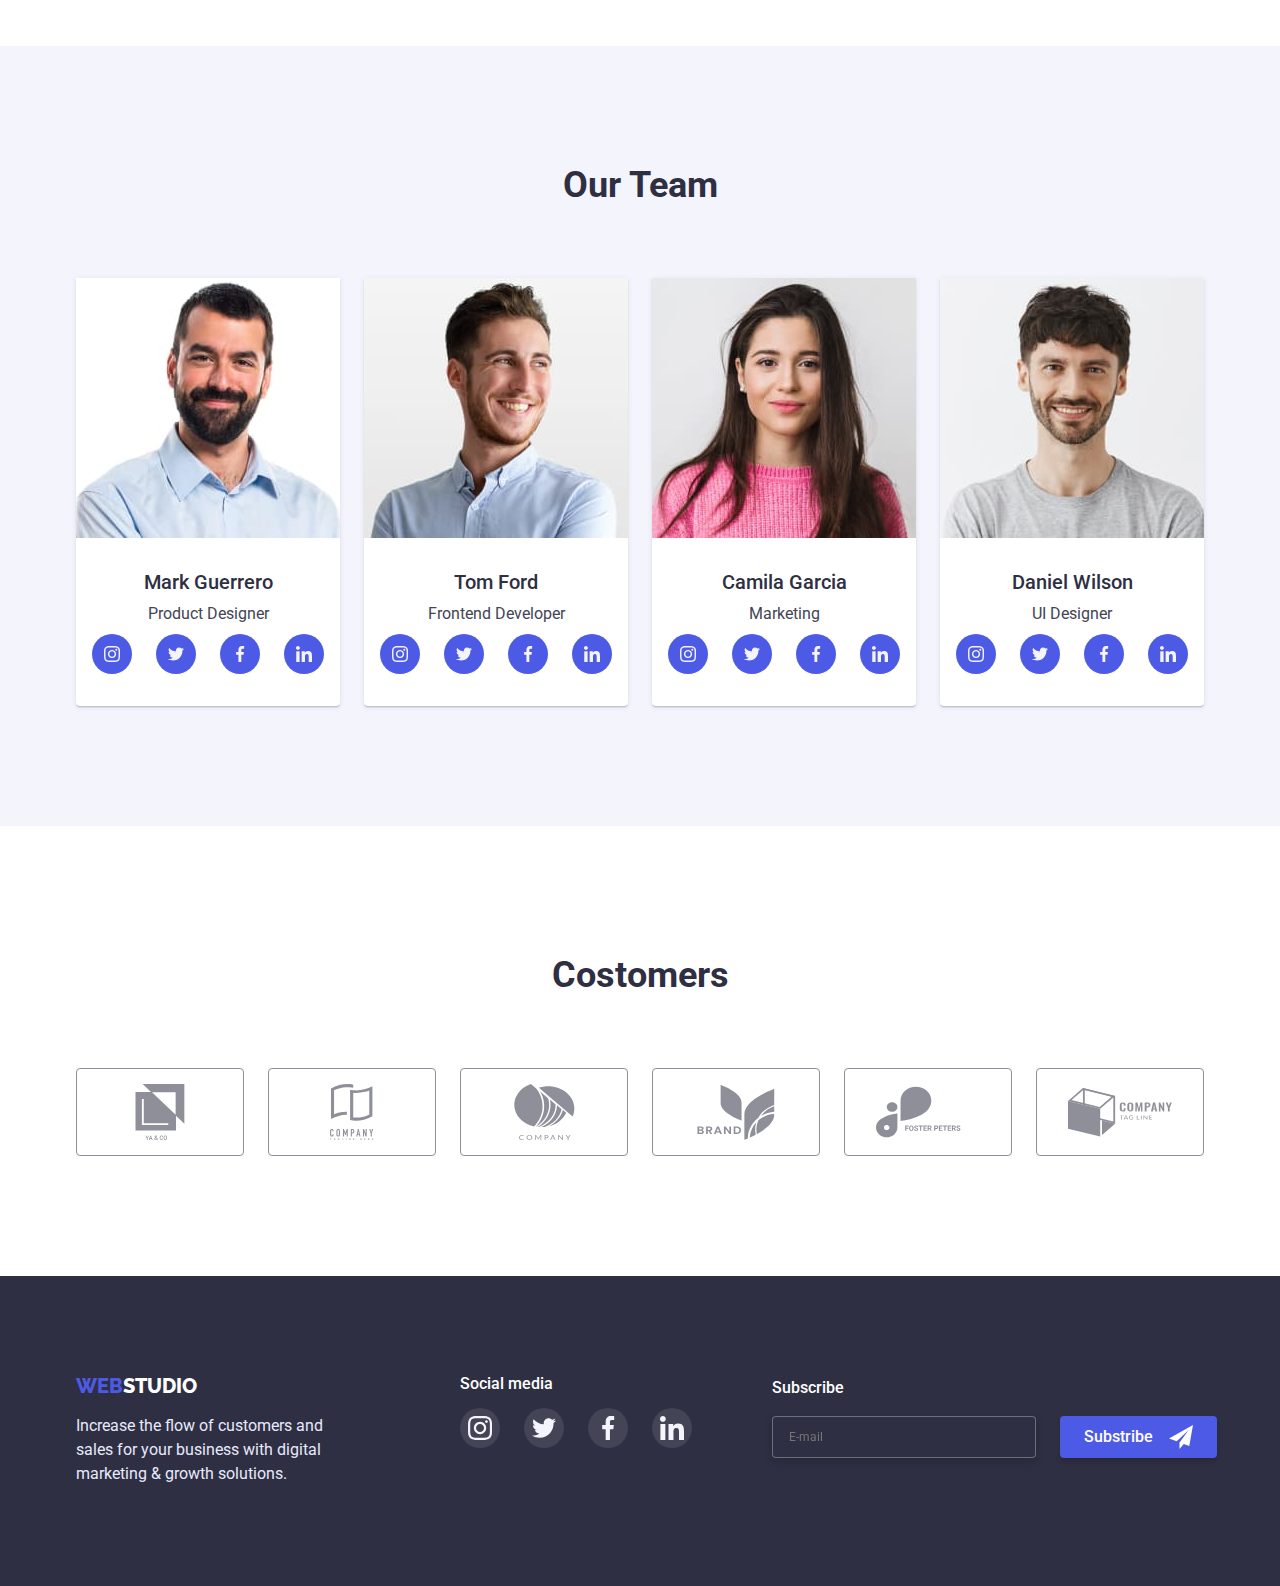
==== commit 1a81418d: "check" ====
--- a/index.html
+++ b/index.html
@@ -389,7 +389,7 @@
           </ul>
         </div>
         <div class="footer-form">
-          <h3 class="form-name form">Подпишитесь на рассылку</h3>
+          <h3 class="form-name">Subscribe</h3>
           <form class="form-substribe">
             <label for="mail" class="label-footer"></label>
             <input name="email" placeholder="E-mail" class="input-footer" />
@@ -461,10 +461,17 @@
                   name="topic"
                   value="I accept the terms and conditions of the Privacy Policy"
                 />
-                <span class="icon-okay"> </span>
+                <span class="icon-okay">
+                  <svg class="check">
+                    <use href="./images/icons.svg#icon-okay"></use>
+                  </svg>
+                </span>
+
                 <span class="text"
-                  >I accept the terms and conditions of the </span
-                ><a class="doc" href="#">Privacy Policy </a></label
+                  >I accept the terms and conditions of the
+
+                  <a class="doc" href="#"> Privacy Policy </a></span
+                ></label
               >
             </li>
           </ul>
--- a/css/styles.css
+++ b/css/styles.css
@@ -9,6 +9,7 @@
   --background: rgba(46, 47, 66, 0.7);
   --icons: #f4f4fd;
   --costomers-icon: #8e8f99;
+  --text-color: #757575;
 }
 h1,
 h2,
@@ -371,6 +372,9 @@
   width: 264px;
   margin-top: 16px;
 }
+.footer-social {
+  margin-right: 80px;
+}
 .socail-media {
   color: var(--body-color);
   font-size: 16px;
@@ -408,6 +412,59 @@
   width: 24px;
   height: 24px;
 }
+/* .footer-form {
+  display: flex;
+} */
+.form-name {
+  color: var(--body-color);
+  font-size: 16px;
+  line-height: 1.5;
+  font-weight: 500;
+  margin-bottom: 16px;
+}
+
+.form-substribe {
+  display: flex;
+}
+.input-footer {
+  border: 1px solid rgba(255, 255, 255, 0.3);
+  filter: drop-shadow(0px 4px 4px rgba(0, 0, 0, 0.15));
+  border-radius: 4px;
+  background: var(--pramery-text-color);
+  font-size: 12px;
+  line-height: 2;
+  padding: 8px 16px;
+  width: 264px;
+  margin-right: 24px;
+}
+.button-form-footer {
+  box-shadow: 0px 4px 4px rgba(0, 0, 0, 0.15);
+  border-radius: 4px;
+  border: none;
+  display: flex;
+  align-items: center;
+  font-weight: 500;
+  font-family: inherit;
+  font-size: 16px;
+  line-height: 1, 5;
+  cursor: pointer;
+  background-color: var(--button);
+  color: var(--body-color);
+  font-style: normal;
+  padding: 8px 24px;
+  transition: color 250ms cubic-bezier(0.4, 0, 0.2, 1),
+    background-color 250ms cubic-bezier(0.4, 0, 0.2, 1),
+    box-shadow 250ms cubic-bezier(0.4, 0, 0.2, 1);
+}
+.icon-fly {
+  fill: var(--body-color);
+  width: 24px;
+  height: 24px;
+  margin-left: 16px;
+}
+
+/* Стилі для Портфоліо */
+
 .button-list {
   display: flex;
   justify-content: center;
@@ -607,7 +664,6 @@
 }
 .item-form {
   position: relative;
-
   display: flex;
   flex-direction: column;
 }
@@ -668,22 +724,25 @@
   line-height: 1.16;
   letter-spacing: 0.01em;
   color: rgba(117, 117, 117, 0.5);
-
   padding-top: 12px;
   padding-bottom: 12px;
   padding-left: 16px;
   padding-right: 16px;
   transition: border 250ms cubic-bezier(0.4, 0, 0.2, 1);
 }
-.input-comment:hover {
-  border: 1px solid var(--body-color);
-  transition: border 250ms cubic-bezier(0.4, 0, 0.2, 1);
-  outline: none;
-}
+.input-comment:hover,
 .input-comment:focus {
   border: 1px solid var(--button);
   transition: border 250ms cubic-bezier(0.4, 0, 0.2, 1);
   outline: none;
+}
+
+.check {
+  width: 8px;
+  height: 8px;
+  fill: transparent;
+
+  align-items: center;
 }
 .btn-send {
   padding-left: 56px;
@@ -702,22 +761,23 @@
   border: none;
   display: block;
   margin: 0 auto;
-  /* width: 169px;
-  height: 56px; */
-}
-/* 
-
-.li-checkbox {
-  margin-top: 20px;
-  margin-bottom: 30px;
-}
-.form-okey {
-  width: 16px;
-  height: 15px;
-  margin-left: 52px;
-}
-.li-form:focus-within > .form-icon {
-  fill: var(--button);
+  cursor: pointer;
+}
+.text {
+  font-size: 12px;
+  line-height: 1.33;
+  color: var(--text-color);
+}
+.doc {
+  color: var(--button);
+  font-size: 12px;
+  line-height: 1.33;
+  text-decoration: underline;
+}
+.checkbox-label {
+  margin-bottom: 24px;
+  margin-top: 16px;
+  display: flex;
 }
 .checkbox {
   position: absolute;
@@ -729,49 +789,31 @@
   clip: rect(0 0 0 0);
   overflow: hidden;
 }
-
 .icon-okay {
-  display: inline-block;
   width: 16px;
   height: 16px;
-  border: 2px solid #212121;
-  border-radius: 4px;
-  margin-right: 8px;
-  margin-top: 15px;
-  background-repeat: no-repeat;
-  background-position: center;
-}
+  border: 1px solid var(--pramery-text-color);
+  border-radius: 4px;
+  margin: 0 8px 0 0;
+  display: flex;
+  align-items: center;
+  justify-content: center;
+  transition: background-color 250ms cubic-bezier(0.4, 0, 0.2, 1),
+    border-color 250ms cubic-bezier(0.4, 0, 0.2, 1);
+}
+
 .checkbox:checked + .icon-okay {
-  border-color: #18a0fb;
-  background-color: #18a0fb;
-  background-image: url('../images/okay.svg');
-  background-size: contain;
-  background-origin: content-box;
-  box-sizing: border-box;
+  border-color: var(--button);
+  background-color: var(--button);
+}
+.checkbox:checked + .icon-okay .check {
+  fill: var(--icons);
 }
 .checkbox:focus + .icon-okay {
-  border-color: #18a0fb;
   transition: background-color 250ms cubic-bezier(0.4, 0, 0.2, 1),
-    border-color 250ms cubic-bezier(0.4, 0, 0.2, 1),
-    backgraund-image 250ms cubic-bezier(0.4, 0, 0.2, 1);
-}
-
-.doc {
-  color: #18a0fb;
-  font-size: 14px;
-  line-height: 24px;
-  letter-spacing: 0.03em;
-  margin-top: 10px;
-}
-.text {
-  font-weight: 400;
-  font-size: 14px;
-  line-height: 24px;
-  margin-top: 10px;
-
-  letter-spacing: 0.03em;
-
-  color: #757575;
-} */
-.btn-send {
-}
+    border-color 250ms cubic-bezier(0.4, 0, 0.2, 1);
+}
+
+.item-form:focus-within > .icon-okay {
+  fill: var(--icons);
+}
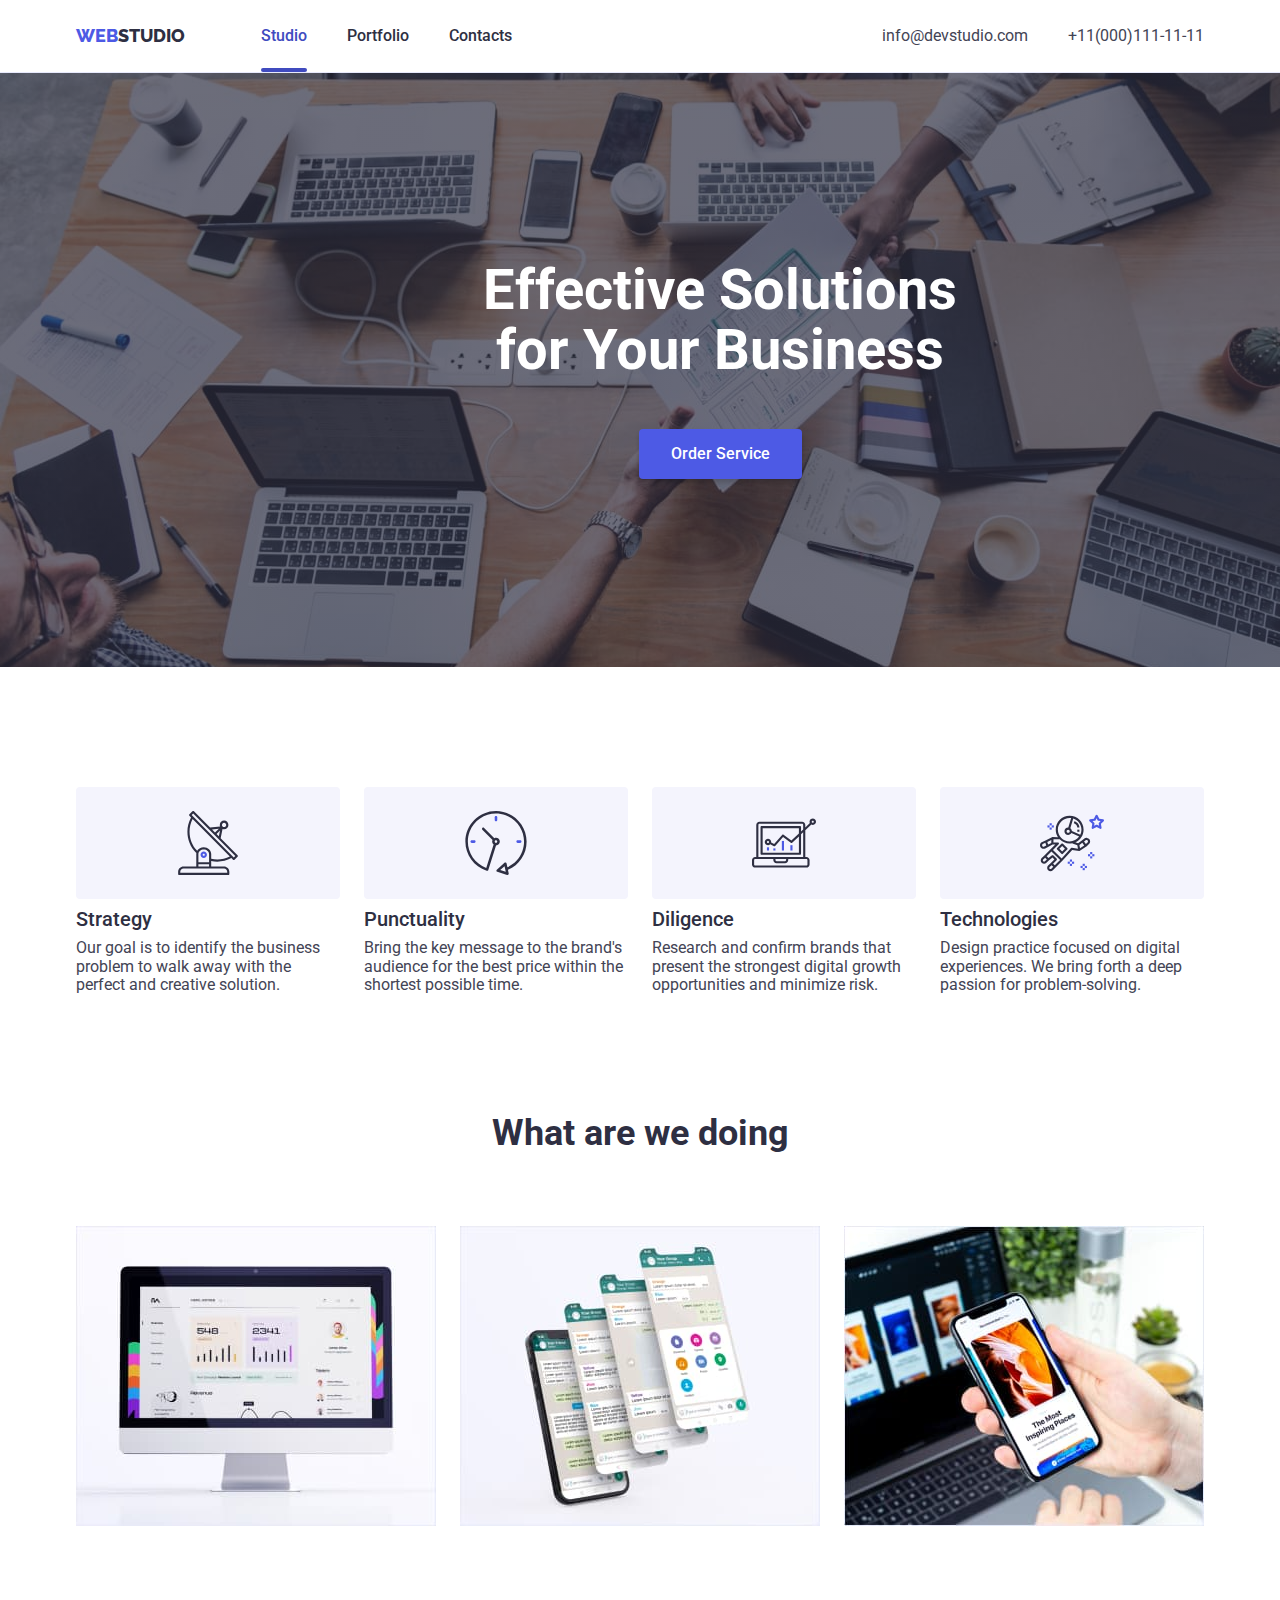
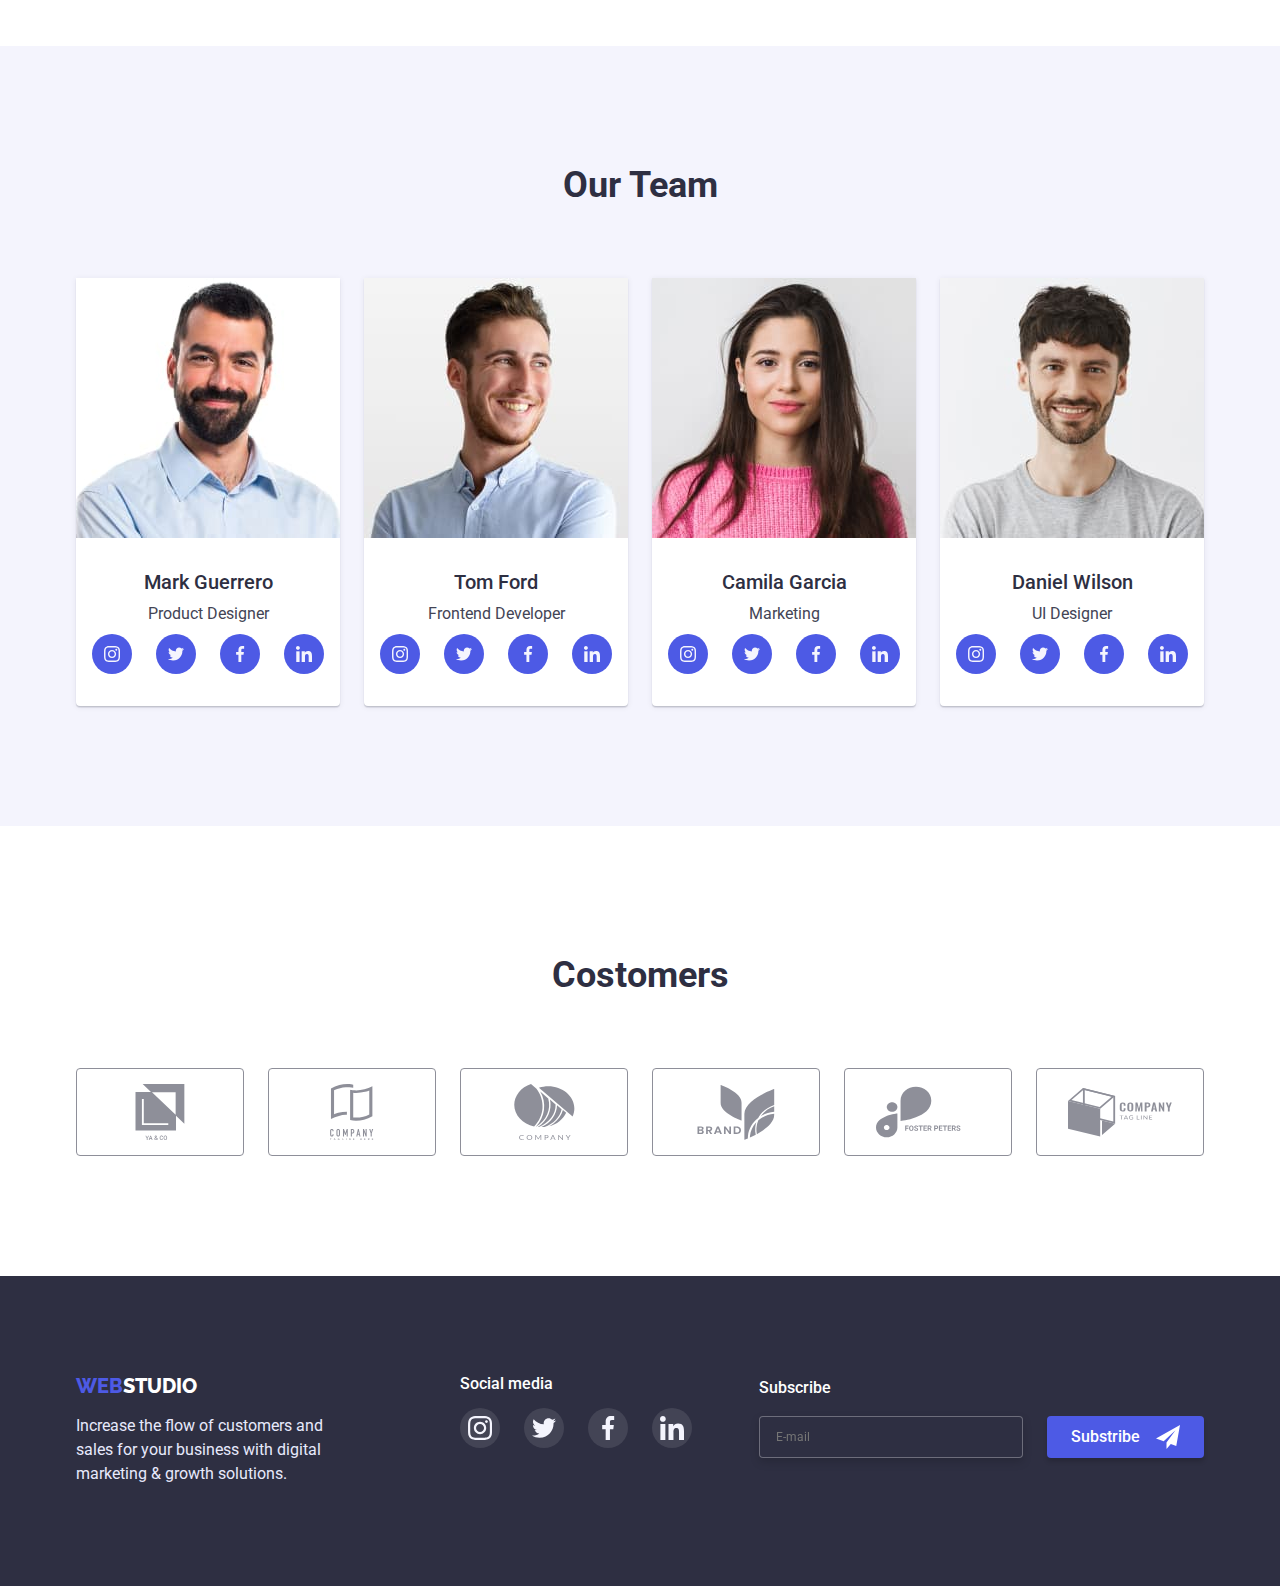
==== commit 96fce953: "fixed" ====
--- a/index.html
+++ b/index.html
@@ -356,7 +356,7 @@
           </p>
         </div>
         <div class="footer-social">
-          <h3 class="socail-media">Social media</h3>
+          <p class="socail-media">Social media</p>
           <ul class="media-list">
             <li class="media-item">
               <a href="#" class="media-link">
@@ -389,7 +389,7 @@
           </ul>
         </div>
         <div class="footer-form">
-          <h3 class="form-name">Subscribe</h3>
+          <p class="form-name">Subscribe</p>
           <form class="form-substribe">
             <label for="mail" class="label-footer"></label>
             <input name="email" placeholder="E-mail" class="input-footer" />
@@ -411,9 +411,7 @@
           </svg>
         </button>
 
-        <h3 class="modal-title">
-          Leave your contacts and we will call you back
-        </h3>
+        <p class="modal-title">Leave your contacts and we will call you back</p>
         <form class="modal-form">
           <ul class="list-form">
             <li class="item-form">
--- a/css/styles.css
+++ b/css/styles.css
@@ -105,7 +105,7 @@
 .current::after {
   content: "";
   position: absolute;
-  width: 66px;
+  width: 100%;
   height: 4px;
   left: 0px;
   top: 42px;
@@ -373,7 +373,7 @@
   margin-top: 16px;
 }
 .footer-social {
-  margin-right: 80px;
+  margin-right: auto;
 }
 .socail-media {
   color: var(--body-color);
@@ -436,6 +436,7 @@
   padding: 8px 16px;
   width: 264px;
   margin-right: 24px;
+  color: rgba(255, 255, 255, 0.6);
 }
 .button-form-footer {
   box-shadow: 0px 4px 4px rgba(0, 0, 0, 0.15);
@@ -559,6 +560,8 @@
   line-height: 1.5;
   color: var(--second-text-color);
 }
+
+/* modal and form */
 .backdrop {
   width: 100%;
   height: 100%;
@@ -577,18 +580,18 @@
 
 .modal {
   width: 408px;
-  height: 576px;
+
   background-color: #ffffff;
   border-radius: 4px;
   position: absolute;
   top: 50%;
   left: 50%;
   transform: translate(-50%, -50%);
-  transition: translate(-50%, 50%) scale(1);
+
   background: #fcfcfc;
   box-shadow: 0px 1px 1px rgba(0, 0, 0, 0.14), 0px 1px 3px rgba(0, 0, 0, 0.12),
     0px 2px 1px rgba(0, 0, 0, 0.2);
-  padding: 72px 24px;
+  padding: 72px 24px 24px;
 }
 .close-btn {
   width: 24px;
@@ -640,6 +643,8 @@
   line-height: 1.33;
   color: var(--costomers-icon);
   margin-bottom: 4px;
+  text-align: left;
+  letter-spacing: 0.01em;
 }
 .form-icon {
   position: absolute;
@@ -651,16 +656,16 @@
   transition: fill 250ms cubic-bezier(0.4, 0, 0.2, 1);
 }
 .person {
+  width: 22px;
+  height: 24px;
+}
+.phone {
   width: 18px;
-  height: 18px;
-}
-.phone {
-  width: 13px;
-  height: 13px;
+  height: 24px;
 }
 .mail {
-  width: 15px;
-  height: 12px;
+  width: 18px;
+  height: 24px;
 }
 .item-form {
   position: relative;
@@ -670,14 +675,7 @@
 .item-form:not(:last-child) {
   margin-bottom: 10px;
 }
-.label-form {
-  text-align: left;
-  font-size: 12px;
-  line-height: 14px;
-  letter-spacing: 0.01em;
-  color: var(--pramery-text-color);
-  margin-bottom: 4px;
-}
+
 .span-form {
   position: relative;
 }
@@ -776,7 +774,7 @@
 }
 .checkbox-label {
   margin-bottom: 24px;
-  margin-top: 16px;
+  margin-top: 6px;
   display: flex;
 }
 .checkbox {
